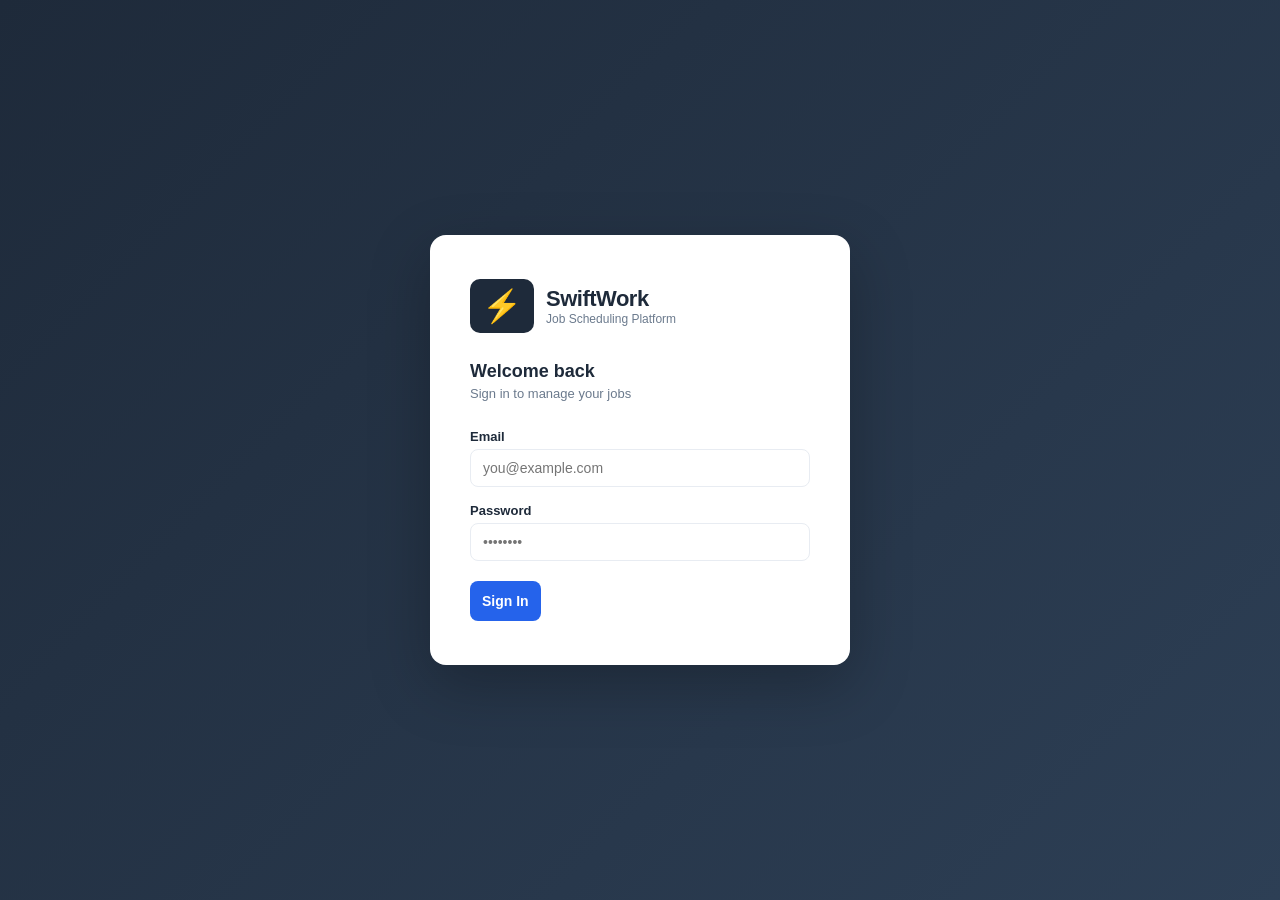
==== templates/login.html @ 7c14419b "Initial project" ====
<!DOCTYPE html>
<html lang="en">
<head>
  <meta charset="UTF-8"/>
  <meta name="viewport" content="width=device-width, initial-scale=1.0"/>
  <title>SwiftWork – Login</title>
  <link rel="stylesheet" href="/static/style.css"/>
</head>
<body class="login-page">
  <div class="login-card">
    <div class="login-logo-wrap">
      <span class="login-logo-icon">⚡</span>
      <div>
        <div class="login-brand">SwiftWork</div>
        <div class="login-brand-sub">Job Scheduling Platform</div>
      </div>
    </div>

    <div class="login-title">Welcome back</div>
    <div class="login-sub">Sign in to manage your jobs</div>

    <div id="login-error" class="error-box" style="display:none"></div>

    <div class="form-group">
      <label>Email</label>
      <input type="email" id="email" placeholder="you@example.com"/>
    </div>
    <div class="form-group">
      <label>Password</label>
      <input type="password" id="password" placeholder="••••••••"/>
    </div>
    <button class="btn-submit" id="login-btn" onclick="doLogin()" style="margin-top:4px">Sign In</button>

  </div>

  <script>
    async function doLogin() {
      const btn = document.getElementById('login-btn');
      const err = document.getElementById('login-error');
      btn.disabled = true; btn.textContent = 'Signing in...';
      err.style.display = 'none';

      const res = await fetch('/api/login', {
        method: 'POST', headers: {'Content-Type':'application/json'},
        body: JSON.stringify({ email: document.getElementById('email').value, password: document.getElementById('password').value })
      });
      const data = await res.json();
      if (res.ok) { window.location.href = '/'; }
      else { err.textContent = data.error; err.style.display = 'block'; btn.disabled = false; btn.textContent = 'Sign In'; }
    }
    document.addEventListener('keydown', e => { if (e.key==='Enter') doLogin(); });
  </script>
</body>
</html>
---- static/style.css ----
*,
*::before,
*::after {
  box-sizing: border-box;
  margin: 0;
  padding: 0;
}

body {
  font-family: 'Segoe UI', sans-serif;
  background: #f4f6fb;
  color: #1e2a3a;
}

/* ── LOGIN ──────────────────────────────────────────────────────── */
.login-page {
  min-height: 100vh;
  display: flex;
  align-items: center;
  justify-content: center;
  background: linear-gradient(135deg, #1e2a3a 0%, #2d3f55 100%);
}

.login-card {
  background: white;
  border-radius: 16px;
  padding: 44px 40px;
  width: 420px;
  box-shadow: 0 20px 60px rgba(0, 0, 0, 0.25);
}

.login-logo-wrap {
  display: flex;
  align-items: center;
  gap: 12px;
  margin-bottom: 28px;
}

.login-logo-icon {
  font-size: 32px;
  background: #1e2a3a;
  border-radius: 10px;
  padding: 8px 12px;
}

.login-brand {
  font-size: 22px;
  font-weight: 800;
  color: #1e2a3a;
  letter-spacing: -0.5px;
}

.login-brand-sub {
  font-size: 12px;
  color: #6b7a8d;
}

.login-title {
  font-size: 18px;
  font-weight: 700;
  color: #1e2a3a;
  margin-bottom: 4px;
}

.login-sub {
  font-size: 13px;
  color: #6b7a8d;
  margin-bottom: 28px;
}

.login-hints {
  margin-top: 20px;
  background: #f4f6fb;
  border-radius: 8px;
  padding: 14px;
  font-size: 12px;
  color: #6b7a8d;
  line-height: 2;
}

.login-hints strong {
  color: #1e2a3a;
  display: block;
  margin-bottom: 4px;
}

/* ── APP LAYOUT ─────────────────────────────────────────────────── */
.app-layout {
  display: flex;
  min-height: 100vh;
}

/* ── SIDEBAR ────────────────────────────────────────────────────── */
.sidebar {
  width: 220px;
  background: #1e2a3a;
  display: flex;
  flex-direction: column;
  flex-shrink: 0;
}

.sidebar-logo {
  display: flex;
  align-items: center;
  gap: 12px;
  padding: 24px 20px 20px;
  border-bottom: 1px solid rgba(255, 255, 255, 0.08);
}

.logo-icon {
  font-size: 26px;
  background: linear-gradient(135deg, #2563eb, #1d4ed8);
  border-radius: 8px;
  padding: 6px 9px;
  line-height: 1;
}

.logo-name {
  font-size: 16px;
  font-weight: 800;
  color: white;
  letter-spacing: -0.3px;
}

.logo-sub {
  font-size: 11px;
  color: rgba(255, 255, 255, 0.4);
  margin-top: 1px;
}

.sidebar-nav {
  padding: 16px 12px;
  flex: 1;
  display: flex;
  flex-direction: column;
  gap: 4px;
}

.nav-item {
  display: flex;
  align-items: center;
  gap: 10px;
  padding: 10px 12px;
  border-radius: 8px;
  color: rgba(255, 255, 255, 0.6);
  font-size: 14px;
  cursor: pointer;
  text-decoration: none;
  transition: all 0.15s;
}

.nav-item:hover {
  background: rgba(255, 255, 255, 0.08);
  color: white;
}

.nav-item.active {
  background: rgba(37, 99, 235, 0.15);
  color: #60a5fa;
}

.nav-icon {
  font-size: 16px;
  width: 20px;
  text-align: center;
}

.sidebar-bottom {
  padding: 16px 12px;
  border-top: 1px solid rgba(255, 255, 255, 0.08);
  display: flex;
  flex-direction: column;
  gap: 4px;
}

.sidebar-user {
  display: flex;
  align-items: center;
  gap: 10px;
  padding: 10px 12px;
}

.sb-name {
  font-size: 13px;
  font-weight: 600;
  color: white;
}

.sb-role {
  font-size: 11px;
  color: rgba(255, 255, 255, 0.4);
}

.logout-item {
  color: rgba(255, 255, 255, 0.4);
}

/* ── MAIN CONTENT ────────────────────────────────────────────────── */
.main-content {
  flex: 1;
  display: flex;
  flex-direction: column;
  overflow: hidden;
}

.topbar {
  display: flex;
  align-items: center;
  justify-content: space-between;
  padding: 18px 28px;
  background: white;
  border-bottom: 1px solid #e8ecf2;
  gap: 16px;
  flex-wrap: wrap;
}

.topbar h1 {
  font-size: 22px;
  font-weight: 800;
  color: #1e2a3a;
}

.topbar-right {
  display: flex;
  align-items: center;
  gap: 12px;
  flex-wrap: wrap;
}

.view-panel {
  padding: 24px 28px;
  overflow-y: auto;
  flex: 1;
}

/* ── WEEK NAV ────────────────────────────────────────────────────── */
.week-nav {
  display: flex;
  align-items: center;
  gap: 8px;
}

.week-btn {
  background: #f4f6fb;
  border: 1px solid #e8ecf2;
  border-radius: 6px;
  width: 32px;
  height: 32px;
  cursor: pointer;
  font-size: 18px;
  display: flex;
  align-items: center;
  justify-content: center;
  color: #1e2a3a;
}

.week-btn:hover {
  background: #e8ecf2;
}

.week-label {
  font-size: 14px;
  font-weight: 600;
  color: #1e2a3a;
  min-width: 180px;
  text-align: center;
}

.today-btn {
  background: #1e2a3a;
  color: white;
  border: none;
  border-radius: 6px;
  padding: 6px 14px;
  font-size: 13px;
  font-weight: 600;
  cursor: pointer;
}

.today-btn:hover {
  background: #2d3f55;
}

/* ── CREATE BTN ──────────────────────────────────────────────────── */
.btn-create {
  background: #2563eb;
  color: white;
  border: none;
  border-radius: 8px;
  padding: 10px 20px;
  font-size: 14px;
  font-weight: 700;
  cursor: pointer;
  display: flex;
  align-items: center;
  gap: 6px;
}

.btn-create:hover {
  background: #1d4ed8;
}

/* ── CALENDAR GRID ───────────────────────────────────────────────── */
.calendar-wrapper {
  background: white;
  border-radius: 12px;
  overflow: auto;
  box-shadow: 0 2px 12px rgba(0, 0, 0, 0.06);
  margin-bottom: 28px;
}

.cal-grid {
  display: grid;
  min-width: 700px;
}

.cal-cell {
  border-right: 1px solid #e8ecf2;
  border-bottom: 1px solid #e8ecf2;
  padding: 10px 8px;
  min-height: 48px;
}

.cal-cell:last-child {
  border-right: none;
}

.cal-header {
  background: #f4f6fb;
  display: flex;
  flex-direction: column;
  align-items: center;
  justify-content: center;
  gap: 2px;
  padding: 12px 8px;
}

.cal-corner {
  align-items: flex-start;
  justify-content: center;
  font-size: 12px;
  font-weight: 600;
  color: #6b7a8d;
  padding-left: 12px;
}

.cal-day-name {
  font-size: 11px;
  font-weight: 600;
  color: #6b7a8d;
  text-transform: uppercase;
  letter-spacing: 0.5px;
}

.cal-day-num {
  font-size: 18px;
  font-weight: 700;
  color: #1e2a3a;
}

.cal-today-header {
  background: #eff6ff;
}

.today-num {
  color: #2563eb;
}

.cal-worker-cell {
  display: flex;
  align-items: center;
  gap: 8px;
  background: #fafbfc;
  min-width: 140px;
}

.worker-name-text {
  font-size: 13px;
  font-weight: 600;
  color: #1e2a3a;
}

.cal-day-cell {
  vertical-align: top;
  display: flex;
  flex-direction: column;
  gap: 4px;
  min-height: 80px;
  padding: 6px;
}

.cal-today-col {
  background: #f0f7ff;
}

.cal-empty {
  padding: 40px;
  text-align: center;
  color: #6b7a8d;
  font-size: 14px;
}

/* ── CALENDAR JOB CARDS ──────────────────────────────────────────── */
.cal-job-card {
  border-radius: 6px;
  padding: 6px 8px;
  cursor: pointer;
  font-size: 12px;
  position: relative;
  transition: opacity 0.15s;
}

.cal-job-card:hover {
  opacity: 0.85;
}

/* Scheduled / Assigned → Yellow */
.status-Scheduled {
  background: #fef9c3;
  border-left: 3px solid #ca8a04;
}

/* In Progress → Blue */
.status-In-Progress {
  background: #dbeafe;
  border-left: 3px solid #2563eb;
}

/* Completed → Green */
.status-Completed {
  background: #dcfce7;
  border-left: 3px solid #16a34a;
}

.cjc-customer {
  font-weight: 700;
  color: #1e2a3a;
  margin-bottom: 2px;
}

.cjc-time {
  color: #6b7a8d;
  font-size: 11px;
}

/* ── JOB TABLE ───────────────────────────────────────────────────── */
.job-table-section {
  background: white;
  border-radius: 12px;
  box-shadow: 0 2px 12px rgba(0, 0, 0, 0.06);
  overflow: hidden;
}

.table-title {
  padding: 16px 20px 0;
  font-size: 15px;
  font-weight: 700;
  color: #1e2a3a;
}

.job-table {
  width: 100%;
  border-collapse: collapse;
}

.job-table thead {
  background: #f4f6fb;
}

.job-table th {
  padding: 12px 16px;
  text-align: left;
  font-size: 12px;
  font-weight: 700;
  color: #6b7a8d;
  text-transform: uppercase;
  letter-spacing: 0.4px;
}

.job-table td {
  padding: 13px 16px;
  border-top: 1px solid #f0f2f8;
  font-size: 13px;
}

.job-table tbody tr:hover {
  background: #fafbff;
}

.loc-text {
  color: #6b7a8d;
  font-size: 12px;
}

.no-data {
  text-align: center;
  color: #6b7a8d;
  padding: 32px;
}

.avatar-row {
  display: flex;
  align-items: center;
  gap: 6px;
  flex-wrap: wrap;
}

.worker-names-text {
  font-size: 13px;
  color: #1e2a3a;
}

.tbl-btn {
  background: #f4f6fb;
  border: 1px solid #e8ecf2;
  border-radius: 6px;
  padding: 5px 12px;
  font-size: 12px;
  font-weight: 600;
  cursor: pointer;
  color: #1e2a3a;
}

.tbl-btn:hover {
  background: #e8ecf2;
}

.mt8 {
  margin-top: 8px;
}

/* ── LIST VIEW ───────────────────────────────────────────────────── */
.list-filters {
  display: flex;
  gap: 12px;
  margin-bottom: 20px;
  flex-wrap: wrap;
}

.filter-input {
  padding: 9px 14px;
  border: 1px solid #e8ecf2;
  border-radius: 8px;
  font-size: 14px;
  background: white;
  color: #1e2a3a;
}

.list-cards {
  display: flex;
  flex-direction: column;
  gap: 12px;
}

.list-job-card {
  background: white;
  border-radius: 10px;
  padding: 18px 20px;
  display: flex;
  justify-content: space-between;
  align-items: flex-start;
  box-shadow: 0 2px 8px rgba(0, 0, 0, 0.05);
  border-left: 4px solid #e8ecf2;
}

/* Scheduled / Assigned → Yellow */
.status-left-Scheduled {
  border-left-color: #ca8a04;
}

/* In Progress → Blue */
.status-left-In-Progress {
  border-left-color: #2563eb;
}

/* Completed → Green */
.status-left-Completed {
  border-left-color: #16a34a;
}

.ljc-customer {
  font-size: 16px;
  font-weight: 700;
  color: #1e2a3a;
  margin-bottom: 4px;
}

.ljc-location {
  font-size: 13px;
  color: #6b7a8d;
  margin-bottom: 8px;
}

.ljc-workers {
  font-size: 13px;
  color: #6b7a8d;
}

.ljc-right {
  text-align: right;
  display: flex;
  flex-direction: column;
  align-items: flex-end;
  gap: 8px;
}

.ljc-time {
  font-size: 14px;
  font-weight: 600;
  color: #1e2a3a;
}

.empty-state {
  text-align: center;
  padding: 60px;
  color: #6b7a8d;
  font-size: 15px;
}

/* ── BADGES ──────────────────────────────────────────────────────── */
.badge {
  display: inline-flex;
  align-items: center;
  gap: 5px;
  padding: 4px 12px;
  border-radius: 20px;
  font-size: 12px;
  font-weight: 700;
}

/* Scheduled badge → Yellow */
.badge-yellow {
  background: #fef9c3;
  color: #a16207;
}

/* In Progress badge → Blue */
.badge-blue {
  background: #dbeafe;
  color: #1d4ed8;
}

/* Completed badge → Green */
.badge-green-alt {
  background: #dcfce7;
  color: #15803d;
}

.badge-green {
  background: #dcfce7;
  color: #15803d;
}

/* ── LIVE DOT ────────────────────────────────────────────────────── */
.live-dot {
  width: 7px;
  height: 7px;
  border-radius: 50%;
  background: #2563eb;
  display: inline-block;
  animation: pulse 1.2s infinite;
}

@keyframes pulse {

  0%,
  100% {
    opacity: 1;
    transform: scale(1)
  }

  50% {
    opacity: 0.4;
    transform: scale(1.5)
  }
}

/* ── AVATAR ──────────────────────────────────────────────────────── */
.avatar {
  width: 36px;
  height: 36px;
  border-radius: 50%;
  display: inline-flex;
  align-items: center;
  justify-content: center;
  color: white;
  font-weight: 800;
  font-size: 15px;
  flex-shrink: 0;
}

.avatar.sm {
  width: 28px;
  height: 28px;
  font-size: 12px;
}

.avatar.xs {
  width: 22px;
  height: 22px;
  font-size: 10px;
}

/* ── MODAL ───────────────────────────────────────────────────────── */
.modal-overlay {
  position: fixed;
  inset: 0;
  background: rgba(0, 0, 0, 0.45);
  display: flex;
  align-items: center;
  justify-content: center;
  z-index: 1000;
  padding: 20px;
}

.modal-card {
  background: white;
  border-radius: 14px;
  padding: 32px;
  width: 100%;
  max-width: 520px;
  max-height: 90vh;
  overflow-y: auto;
  box-shadow: 0 20px 60px rgba(0, 0, 0, 0.2);
}

.modal-header {
  display: flex;
  justify-content: space-between;
  align-items: center;
  margin-bottom: 24px;
}

.modal-header h2 {
  font-size: 20px;
  font-weight: 800;
  color: #1e2a3a;
}

.modal-close {
  background: none;
  border: none;
  font-size: 20px;
  cursor: pointer;
  color: #6b7a8d;
  line-height: 1;
}

.modal-close:hover {
  color: #1e2a3a;
}

/* ── DETAIL GRID ─────────────────────────────────────────────────── */
.detail-grid {
  display: grid;
  grid-template-columns: 1fr 1fr;
  gap: 0;
  border: 1px solid #e8ecf2;
  border-radius: 10px;
  overflow: hidden;
  margin-bottom: 20px;
}

.detail-item {
  padding: 14px 16px;
  border-bottom: 1px solid #e8ecf2;
  border-right: 1px solid #e8ecf2;
}

.detail-item:nth-child(even) {
  border-right: none;
}

.detail-item:nth-last-child(-n+2) {
  border-bottom: none;
}

.dl {
  display: block;
  font-size: 11px;
  font-weight: 700;
  color: #6b7a8d;
  text-transform: uppercase;
  letter-spacing: 0.5px;
  margin-bottom: 4px;
}

.dv {
  font-size: 14px;
  font-weight: 600;
  color: #1e2a3a;
}

.d-actions {
  display: flex;
  gap: 10px;
  margin-bottom: 20px;
}

/* ── LOG ─────────────────────────────────────────────────────────── */
.log-section h3 {
  font-size: 14px;
  font-weight: 700;
  color: #1e2a3a;
  margin-bottom: 12px;
}

.log-item {
  display: flex;
  gap: 10px;
  align-items: flex-start;
  margin-bottom: 10px;
}

.log-dot {
  width: 8px;
  height: 8px;
  border-radius: 50%;
  background: #2563eb;
  margin-top: 5px;
  flex-shrink: 0;
}

.log-action {
  font-size: 13px;
  color: #1e2a3a;
}

.log-time {
  font-size: 11px;
  color: #6b7a8d;
  margin-top: 2px;
}

.no-log {
  font-size: 13px;
  color: #6b7a8d;
}

/* ── FORM ────────────────────────────────────────────────────────── */
.form-row {
  display: grid;
  grid-template-columns: 1fr 1fr;
  gap: 16px;
}

.form-group {
  margin-bottom: 16px;
  display: flex;
  flex-direction: column;
  gap: 5px;
}

.form-group label {
  font-size: 13px;
  font-weight: 700;
  color: #1e2a3a;
}

.form-group input,
.form-group select {
  padding: 10px 12px;
  border: 1px solid #e8ecf2;
  border-radius: 8px;
  font-size: 14px;
  color: #1e2a3a;
  background: white;
}

.form-group input:focus,
.form-group select:focus {
  outline: none;
  border-color: #2563eb;
  box-shadow: 0 0 0 3px rgba(37, 99, 235, 0.12);
}

.ferr {
  color: #dc2626;
  font-size: 12px;
}

.hint {
  font-weight: 400;
  color: #6b7a8d;
  font-size: 12px;
}

.checkbox-group {
  display: flex;
  flex-direction: column;
  gap: 8px;
  padding: 12px;
  border: 1px solid #e8ecf2;
  border-radius: 8px;
  background: #fafbfc;
}

.checkbox-label {
  display: flex;
  align-items: center;
  gap: 8px;
  font-size: 14px;
  cursor: pointer;
  color: #1e2a3a;
}

.checkbox-label input[type="checkbox"] {
  width: 16px;
  height: 16px;
  accent-color: #2563eb;
}

.form-actions {
  display: flex;
  gap: 10px;
  margin-top: 8px;
}

.btn-submit {
  flex: 1;
  padding: 12px;
  background: #2563eb;
  color: white;
  border: none;
  border-radius: 8px;
  font-size: 14px;
  font-weight: 700;
  cursor: pointer;
}

.btn-submit:hover {
  background: #1d4ed8;
}

.btn-submit:disabled {
  background: #93c5fd;
  cursor: not-allowed;
}

.btn-cancel {
  flex: 1;
  padding: 12px;
  background: #f4f6fb;
  color: #1e2a3a;
  border: 1px solid #e8ecf2;
  border-radius: 8px;
  font-size: 14px;
  font-weight: 700;
  cursor: pointer;
}

.btn-cancel:hover {
  background: #e8ecf2;
}

.btn-blue {
  flex: 1;
  padding: 11px;
  background: #2563eb;
  color: white;
  border: none;
  border-radius: 8px;
  font-size: 14px;
  font-weight: 700;
  cursor: pointer;
}

.btn-blue:hover {
  background: #1d4ed8;
}

.btn-green {
  flex: 1;
  padding: 11px;
  background: #16a34a;
  color: white;
  border: none;
  border-radius: 8px;
  font-size: 14px;
  font-weight: 700;
  cursor: pointer;
}

.btn-green:hover {
  background: #15803d;
}

/* ── ERROR/WARN BOXES ────────────────────────────────────────────── */
.error-box {
  background: #fee2e2;
  border: 1px solid #fca5a5;
  color: #dc2626;
  padding: 10px 14px;
  border-radius: 8px;
  margin-bottom: 16px;
  font-size: 13px;
}

.warn-box {
  background: #fffbeb;
  border: 1px solid #fcd34d;
  color: #92400e;
  padding: 10px 14px;
  border-radius: 8px;
  margin-bottom: 16px;
  font-size: 13px;
}
/* ── WORKER PROGRESS PANEL ───────────────────────────────────── */
.worker-progress-section {
  margin: 14px 0;
  padding: 14px 16px;
  background: #f8fafc;
  border-radius: 10px;
  border: 1px solid #e8ecf2;
}
.worker-progress-section h4 {
  margin: 0 0 10px;
  font-size: 11px;
  font-weight: 700;
  color: #6b7a8d;
  text-transform: uppercase;
  letter-spacing: .06em;
}
.wpr-row {
  display: flex;
  align-items: center;
  gap: 10px;
  padding: 7px 0;
  border-bottom: 1px solid #f1f5f9;
}
.wpr-row:last-child { border-bottom: none; }
.wpr-name { flex: 1; font-size: 14px; font-weight: 500; color: #1e2a3a; }
.wpr-badge {
  font-size: 12px;
  font-weight: 600;
  padding: 3px 10px;
  border-radius: 20px;
  white-space: nowrap;
}
/* Pending (Assigned) → Yellow */
.wpr-badge.pending   { background: #fef9c3; color: #a16207; }
/* Started (In Progress) → Blue */
.wpr-badge.started   { background: #dbeafe; color: #1d4ed8; }
/* Completed → Green */
.wpr-badge.completed { background: #dcfce7; color: #15803d; }

/* ── PROGRESS BAR ─────────────────────────────────────────────── */
.progress-bar-wrap  { margin: 4px 0 2px; }
.progress-bar-track { background: #e8ecf2; border-radius: 99px; height: 7px; overflow: hidden; width: 140px; }
.progress-bar-fill  { height: 100%; border-radius: 99px; background: #16a34a; transition: width .4s; }
.progress-label     { font-size: 11px; color: #6b7a8d; margin-top: 3px; }

/* ── MY ACTION BUTTONS (no orange) ───────────────────────────── */
.btn-my-action {
  width: 100%;
  padding: 11px;
  border: none;
  border-radius: 8px;
  font-size: 14px;
  font-weight: 700;
  cursor: pointer;
  margin-top: 4px;
}
.btn-my-action.start    { background: #2563eb; color: #fff; }
.btn-my-action.start:hover { background: #1d4ed8; }
.btn-my-action.complete { background: #16a34a; color: #fff; }
.btn-my-action.complete:hover { background: #15803d; }
.btn-my-action:disabled { background: #9ca3af; cursor: not-allowed; }

.already-done { font-size: 13px; color: #16a34a; font-weight: 600; padding: 8px 0; }
.avatar-row   { display: flex; align-items: center; gap: 4px; flex-wrap: wrap; }
.worker-names-text { font-size: 12px; color: #6b7a8d; margin-left: 4px; }
.loc-text { color: #6b7a8d; font-size: 12px; }
.no-data  { text-align: center; padding: 24px; color: #6b7a8d; }

/* ── LOGO ICON WRAP (sidebar) ─────────────────────────────────── */
.logo-icon-wrap {
  width: 36px;
  height: 36px;
  border-radius: 9px;
  background: linear-gradient(135deg, #3b82f6, #1d4ed8);
  display: flex;
  align-items: center;
  justify-content: center;
  font-size: 18px;
  flex-shrink: 0;
}

/* ── CAL CARD PROGRESS TEXT ───────────────────────────────────── */
.cjc-progress { font-size: 10px; color: #6b7a8d; margin-top: 2px; }

/* ── CUSTOMER SEARCH ──────────────────────────────────────────── */
.search-wrap {
  display: flex;
  align-items: center;
  gap: 8px;
  background: #f4f6fb;
  border: 1.5px solid #e8ecf2;
  border-radius: 8px;
  padding: 0 12px;
  height: 38px;
  transition: border-color 0.15s, box-shadow 0.15s;
}

.search-wrap:focus-within {
  border-color: #2563eb;
  box-shadow: 0 0 0 3px rgba(37, 99, 235, 0.10);
  background: white;
}

.search-icon {
  font-size: 14px;
  color: #6b7a8d;
  flex-shrink: 0;
}

.search-input {
  border: none;
  background: transparent;
  outline: none;
  font-size: 13px;
  color: #1e2a3a;
  width: 160px;
}

.search-input::placeholder {
  color: #9ca3af;
}

/* ── MANAGER ACTIONS BAR ──────────────────────────────────────── */
.mgr-actions {
  display: flex;
  gap: 10px;
  margin: 14px 0 10px;
}

.btn-reschedule {
  flex: 1;
  padding: 10px 16px;
  background: #fef9c3;
  color: #a16207;
  border: 1.5px solid #ca8a04;
  border-radius: 8px;
  font-size: 13px;
  font-weight: 700;
  cursor: pointer;
  transition: background 0.15s;
}
.btn-reschedule:hover { background: #fef08a; }

.btn-delete-task {
  flex: 1;
  padding: 10px 16px;
  background: #fee2e2;
  color: #dc2626;
  border: 1.5px solid #fca5a5;
  border-radius: 8px;
  font-size: 13px;
  font-weight: 700;
  cursor: pointer;
  transition: background 0.15s;
}
.btn-delete-task:hover { background: #fecaca; }

/* ── RESCHEDULE PANEL ─────────────────────────────────────────── */
.reschedule-panel {
  background: #f8fafc;
  border: 1px solid #e8ecf2;
  border-radius: 10px;
  padding: 16px;
  margin-bottom: 14px;
  animation: toast-in 0.2s ease both;
}
.rp-title {
  font-size: 13px;
  font-weight: 800;
  color: #1e2a3a;
  margin-bottom: 12px;
  text-transform: uppercase;
  letter-spacing: 0.4px;
}

/* ── NOTIFICATION TOAST ───────────────────────────────────────── */
#toast-container {
  position: fixed;
  bottom: 28px;
  right: 28px;
  z-index: 9999;
  display: flex;
  flex-direction: column;
  gap: 12px;
  pointer-events: none;
}

.toast {
  background: #1e2a3a;
  color: #fff;
  border-radius: 14px;
  padding: 16px 20px;
  min-width: 300px;
  max-width: 380px;
  box-shadow: 0 8px 32px rgba(0,0,0,0.28);
  display: flex;
  align-items: flex-start;
  gap: 14px;
  pointer-events: auto;
  animation: toast-in 0.35s cubic-bezier(.22,1,.36,1) both;
  border-left: 4px solid #2563eb;
}

.toast.toast-reschedule {
  border-left-color: #ca8a04;
}

.toast.toast-delete {
  border-left-color: #dc2626;
}

.toast.toast-delete .toast-title {
  color: #fca5a5;
}

.toast-icon {
  font-size: 22px;
  flex-shrink: 0;
  margin-top: 1px;
}

.toast-body {
  flex: 1;
}

.toast-title {
  font-size: 13px;
  font-weight: 800;
  letter-spacing: 0.2px;
  margin-bottom: 4px;
  color: #93c5fd;
}

.toast.toast-reschedule .toast-title {
  color: #fde68a;
}

.toast-msg {
  font-size: 13px;
  color: rgba(255,255,255,0.88);
  line-height: 1.5;
}

.toast-sub {
  font-size: 11px;
  color: rgba(255,255,255,0.45);
  margin-top: 5px;
}

.toast-close {
  background: none;
  border: none;
  color: rgba(255,255,255,0.45);
  font-size: 16px;
  cursor: pointer;
  padding: 0;
  line-height: 1;
  flex-shrink: 0;
  align-self: flex-start;
}

.toast-close:hover {
  color: #fff;
}

.toast.toast-out {
  animation: toast-out 0.3s ease forwards;
}

@keyframes toast-in {
  from { opacity: 0; transform: translateY(20px) scale(0.95); }
  to   { opacity: 1; transform: translateY(0)    scale(1); }
}

@keyframes toast-out {
  from { opacity: 1; transform: translateY(0)    scale(1); }
  to   { opacity: 0; transform: translateY(10px) scale(0.95); }
}
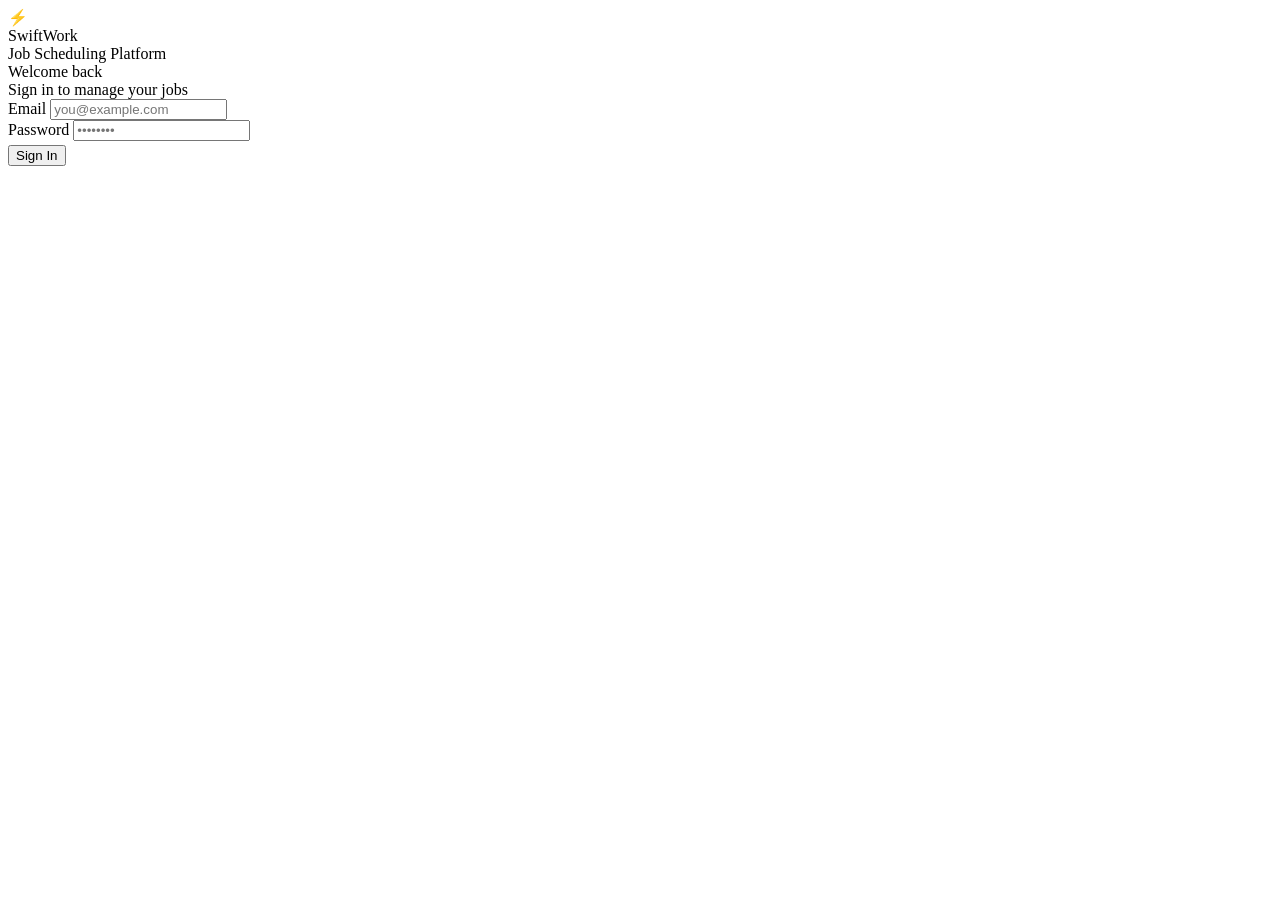
==== commit b29d87bd: "update" ====
--- a/templates/login.html
+++ b/templates/login.html
@@ -4,7 +4,7 @@
   <meta charset="UTF-8"/>
   <meta name="viewport" content="width=device-width, initial-scale=1.0"/>
   <title>SwiftWork – Login</title>
-  <link rel="stylesheet" href="/static/style.css"/>
+  <link rel="stylesheet" href="{{ url_for('static', filename='style.css') }}"/>
 </head>
 <body class="login-page">
   <div class="login-card">
